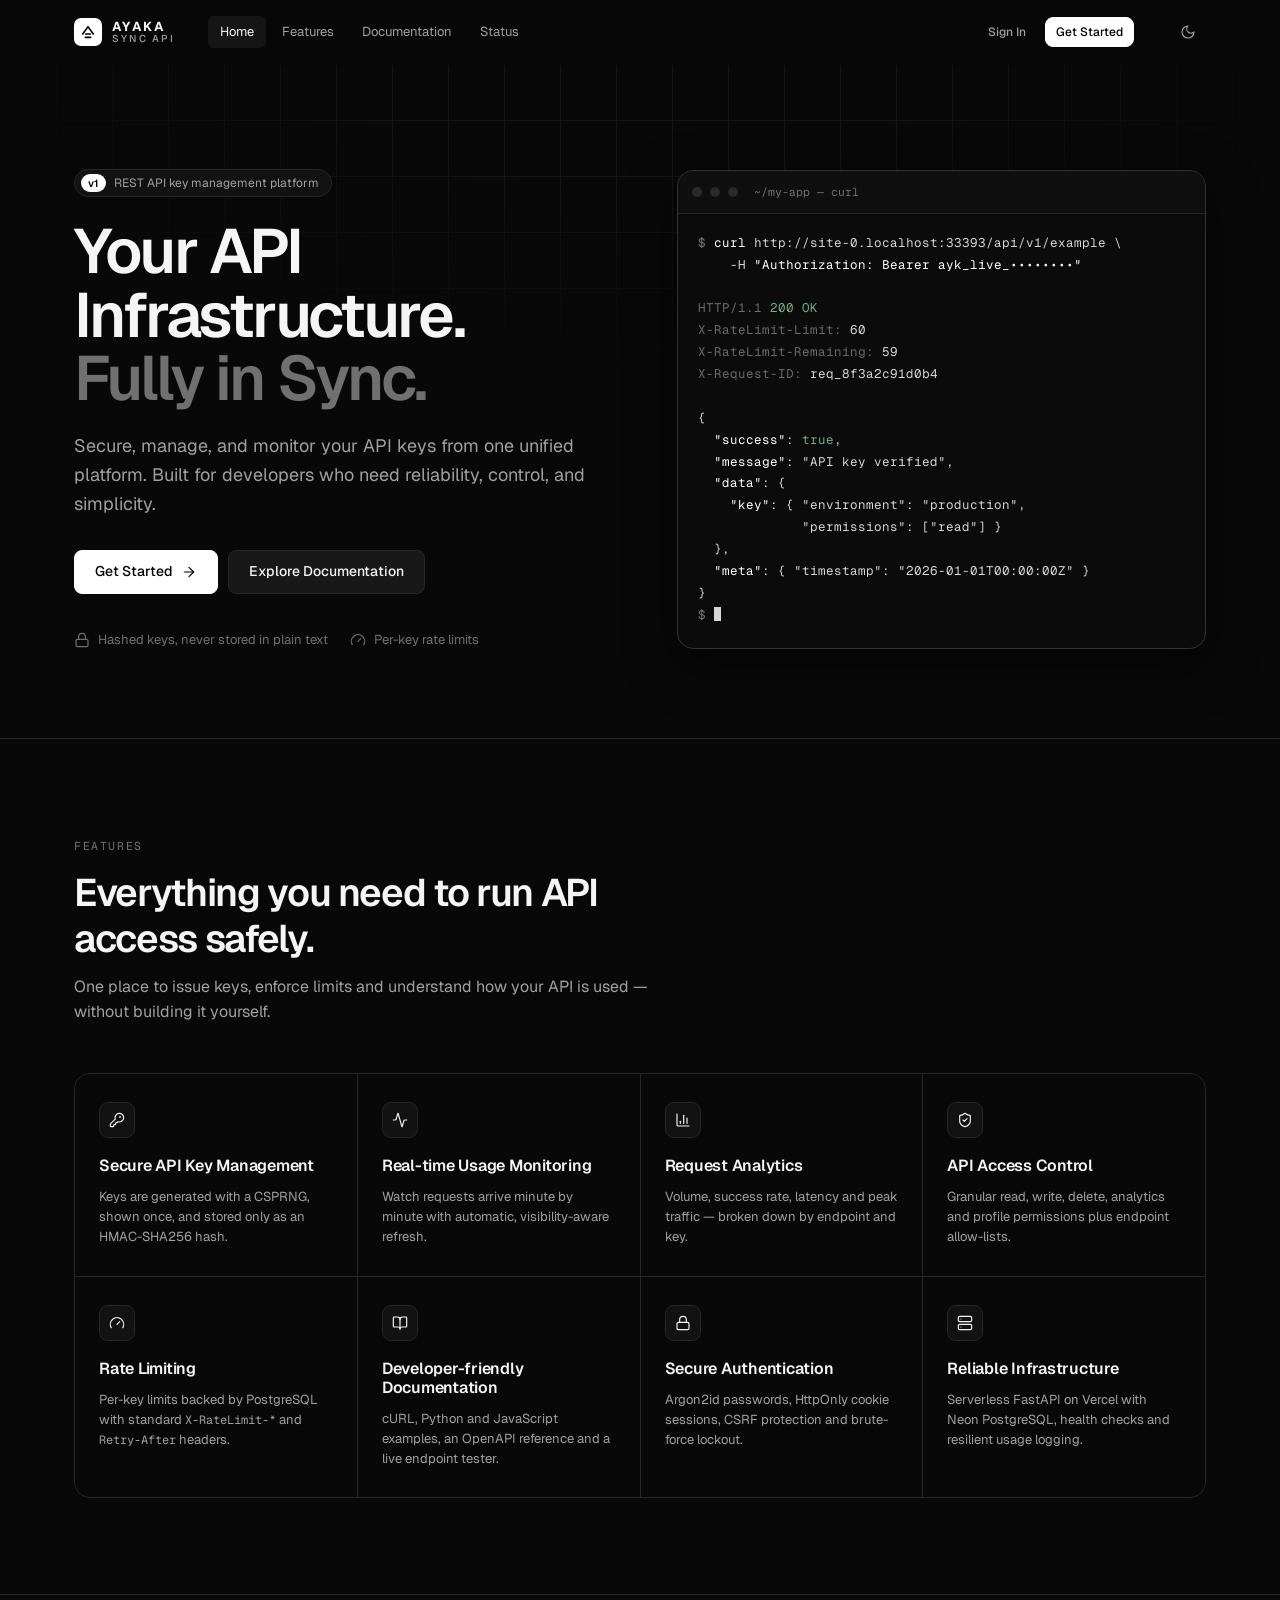
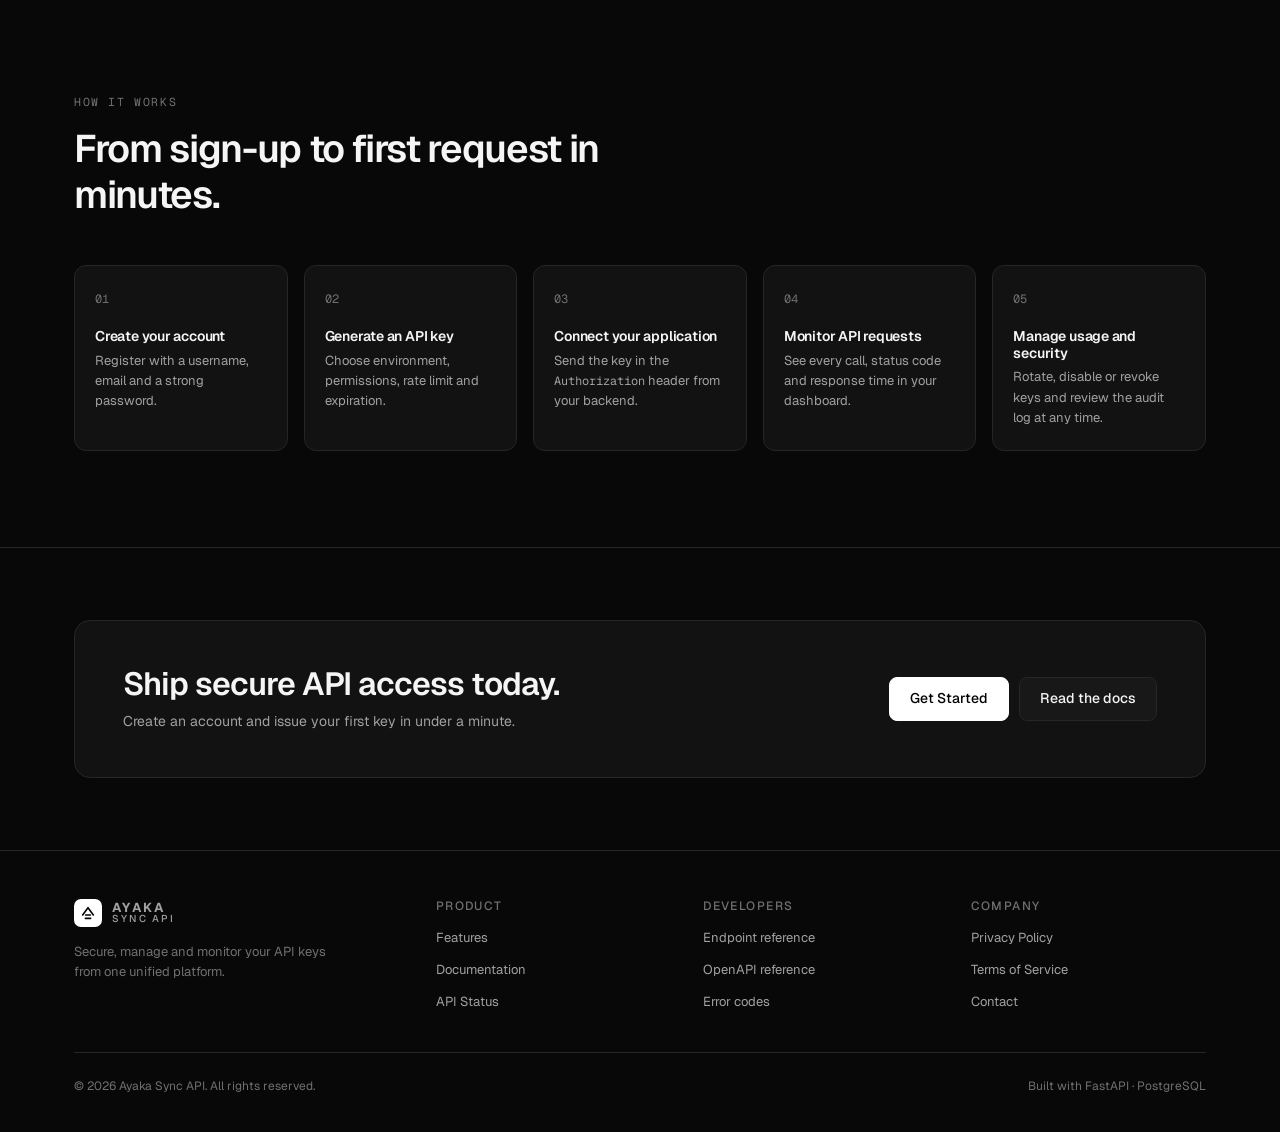
==== public/index.html @ d70ac6b7 "first push ayaka sync api" ====
<!doctype html>
<html lang="en">
<head>
  <meta charset="utf-8">
  <meta name="viewport" content="width=device-width, initial-scale=1, viewport-fit=cover">
  <title>Ayaka Sync API — Your API Infrastructure. Fully in Sync.</title>
  <meta name="description" content="Secure, manage, and monitor your API keys from one unified platform. Built for developers who need reliability, control, and simplicity.">
  <meta name="theme-color" content="#080808">
  <meta name="color-scheme" content="dark light">
  <script src="assets/js/theme.js"></script>
  <script src="assets/js/reveal.js" defer></script>
  <link rel="icon" href="assets/icons/favicon.svg" type="image/svg+xml">
  <link rel="preconnect" href="https://fonts.googleapis.com">
  <link rel="preconnect" href="https://fonts.gstatic.com" crossorigin>
  <link rel="stylesheet" href="https://fonts.googleapis.com/css2?family=Geist:wght@400;500;600;700&family=Geist+Mono:wght@400;500;600&display=swap">
  <link rel="stylesheet" href="assets/css/global.css">
  <link rel="stylesheet" href="assets/css/landing.css">
  <link rel="stylesheet" href="assets/css/responsive.css">
  <script src="assets/js/config.js"></script>
</head>
<body>
  <header class="site-nav" id="site-nav">
    <div class="container">
      <a class="logo" href="index.html" aria-label="Ayaka Sync API home"><span class="logo-mark"><svg viewBox="0 0 24 24" fill="none" stroke="currentColor" stroke-width="2.4" stroke-linecap="round" stroke-linejoin="round" aria-hidden="true"><path d="M4 15 12 4l8 11"/><path d="M8 20h8"/><path d="M8.5 15h7"/></svg></span><span class="logo-text"><strong>AYAKA</strong><span>SYNC API</span></span></a>
      <nav class="site-links" aria-label="Primary"><a href="index.html" class="is-active" aria-current="page">Home</a><a href="index.html#features">Features</a><a href="docs.html">Documentation</a><a href="status.html">Status</a></nav>
      <div class="site-cta" data-auth-cta>
        <a class="btn btn-ghost btn-sm" href="login.html" data-guest>Sign In</a>
        <a class="btn btn-primary btn-sm" href="register.html" data-guest>Get Started</a>
        <a class="btn btn-primary btn-sm hidden" href="dashboard.html" data-member>Open Dashboard</a>
      </div>
      <button class="btn btn-ghost btn-icon theme-toggle" type="button" data-theme-toggle aria-label="Toggle theme"><span data-icon="moon" class="icon-moon"></span><span data-icon="sun" class="icon-sun"></span></button>
      <button class="btn btn-ghost btn-icon site-menu-btn" id="menu-btn" aria-label="Open menu" aria-expanded="false" aria-controls="mobile-menu"><span data-icon="menu"></span></button>
    </div>
    <nav class="mobile-menu" id="mobile-menu" aria-label="Mobile">
      <a href="index.html" class="is-active" aria-current="page">Home</a><a href="index.html#features">Features</a><a href="docs.html">Documentation</a><a href="status.html">Status</a>
      <a class="btn" href="login.html" data-guest>Sign In</a>
      <a class="btn btn-primary" href="register.html" data-guest>Get Started</a>
      <a class="btn btn-primary hidden" href="dashboard.html" data-member>Open Dashboard</a>
    </nav>
  </header>
  <main id="main">
    <section class="hero">
      <div class="container">
        <div>
          <span class="eyebrow"><b>v1</b>REST API key management platform</span>
          <h1>Your API Infrastructure.<br><span>Fully in Sync.</span></h1>
          <p class="hero-sub">Secure, manage, and monitor your API keys from one unified platform. Built for developers who need reliability, control, and simplicity.</p>
          <div class="hero-actions">
            <a class="btn btn-primary btn-lg" href="register.html" data-guest>Get Started <span data-icon="arrowRight"></span></a>
            <a class="btn btn-primary btn-lg hidden" href="dashboard.html" data-member>Open Dashboard <span data-icon="arrowRight"></span></a>
            <a class="btn btn-lg" href="docs.html">Explore Documentation</a>
          </div>
          <div class="hero-meta">
            <span><span data-icon="lock"></span>Hashed keys, never stored in plain text</span>
            <span><span data-icon="gauge"></span>Per-key rate limits</span>
          </div>
        </div>
        <div class="terminal" aria-label="Example API request">
          <div class="terminal-head"><i></i><i></i><i></i><span>~/my-app — curl</span></div>
<pre><span class="p">$</span> <span class="w">curl</span> <span data-origin>https://your-domain</span>/api/v1/example \
    -H <span class="w">"Authorization: Bearer ayk_live_••••••••"</span>

<span class="dim">HTTP/1.1</span> <span class="ok">200 OK</span>
<span class="dim">X-RateLimit-Limit:</span> 60
<span class="dim">X-RateLimit-Remaining:</span> 59
<span class="dim">X-Request-ID:</span> req_8f3a2c91d0b4

{
  <span class="w">"success"</span>: <span class="ok">true</span>,
  <span class="w">"message"</span>: "API key verified",
  <span class="w">"data"</span>: {
    <span class="w">"key"</span>: { "environment": "production",
             "permissions": ["read"] }
  },
  <span class="w">"meta"</span>: { "timestamp": "2026-01-01T00:00:00Z" }
}
<span class="p">$</span> <span class="cursor"></span></pre>
        </div>
      </div>
    </section>

    <section class="section" id="features">
      <div class="container">
        <div class="section-head">
          <span class="section-kicker">Features</span>
          <h2>Everything you need to run API access safely.</h2>
          <p>One place to issue keys, enforce limits and understand how your API is used — without building it yourself.</p>
        </div>
        <div class="feature-grid">
          <article class="feature"><span class="f-icon"><span data-icon="key"></span></span><h3>Secure API Key Management</h3><p>Keys are generated with a CSPRNG, shown once, and stored only as an HMAC-SHA256 hash.</p></article>
          <article class="feature"><span class="f-icon"><span data-icon="activity"></span></span><h3>Real-time Usage Monitoring</h3><p>Watch requests arrive minute by minute with automatic, visibility-aware refresh.</p></article>
          <article class="feature"><span class="f-icon"><span data-icon="chart"></span></span><h3>Request Analytics</h3><p>Volume, success rate, latency and peak traffic — broken down by endpoint and key.</p></article>
          <article class="feature"><span class="f-icon"><span data-icon="shield"></span></span><h3>API Access Control</h3><p>Granular read, write, delete, analytics and profile permissions plus endpoint allow-lists.</p></article>
          <article class="feature"><span class="f-icon"><span data-icon="gauge"></span></span><h3>Rate Limiting</h3><p>Per-key limits backed by PostgreSQL with standard <code>X-RateLimit-*</code> and <code>Retry-After</code> headers.</p></article>
          <article class="feature"><span class="f-icon"><span data-icon="book"></span></span><h3>Developer-friendly Documentation</h3><p>cURL, Python and JavaScript examples, an OpenAPI reference and a live endpoint tester.</p></article>
          <article class="feature"><span class="f-icon"><span data-icon="lock"></span></span><h3>Secure Authentication</h3><p>Argon2id passwords, HttpOnly cookie sessions, CSRF protection and brute-force lockout.</p></article>
          <article class="feature"><span class="f-icon"><span data-icon="server"></span></span><h3>Reliable Infrastructure</h3><p>Serverless FastAPI on Vercel with Neon PostgreSQL, health checks and resilient usage logging.</p></article>
        </div>
      </div>
    </section>

    <section class="section" id="how-it-works">
      <div class="container">
        <div class="section-head">
          <span class="section-kicker">How it works</span>
          <h2>From sign-up to first request in minutes.</h2>
        </div>
        <div class="steps">
          <article class="step"><h3>Create your account</h3><p>Register with a username, email and a strong password.</p></article>
          <article class="step"><h3>Generate an API key</h3><p>Choose environment, permissions, rate limit and expiration.</p></article>
          <article class="step"><h3>Connect your application</h3><p>Send the key in the <code>Authorization</code> header from your backend.</p></article>
          <article class="step"><h3>Monitor API requests</h3><p>See every call, status code and response time in your dashboard.</p></article>
          <article class="step"><h3>Manage usage and security</h3><p>Rotate, disable or revoke keys and review the audit log at any time.</p></article>
        </div>
      </div>
    </section>

    <section class="cta-band">
      <div class="container">
        <div class="cta-inner">
          <div><h2>Ship secure API access today.</h2><p>Create an account and issue your first key in under a minute.</p></div>
          <div style="display:flex;gap:10px;flex-wrap:wrap">
            <a class="btn btn-primary btn-lg" href="register.html" data-guest>Get Started</a>
            <a class="btn btn-primary btn-lg hidden" href="dashboard.html" data-member>Open Dashboard</a>
            <a class="btn btn-lg" href="docs.html">Read the docs</a>
          </div>
        </div>
      </div>
    </section>
  </main>
  <footer class="site-footer">
    <div class="container">
      <div class="footer-grid">
        <div><a class="logo" href="index.html" aria-label="Ayaka Sync API home"><span class="logo-mark"><svg viewBox="0 0 24 24" fill="none" stroke="currentColor" stroke-width="2.4" stroke-linecap="round" stroke-linejoin="round" aria-hidden="true"><path d="M4 15 12 4l8 11"/><path d="M8 20h8"/><path d="M8.5 15h7"/></svg></span><span class="logo-text"><strong>AYAKA</strong><span>SYNC API</span></span></a><p class="about">Secure, manage and monitor your API keys from one unified platform.</p></div>
        <div><h4>Product</h4><ul><li><a href="index.html#features">Features</a></li><li><a href="docs.html">Documentation</a></li><li><a href="status.html">API Status</a></li></ul></div>
        <div><h4>Developers</h4><ul><li><a href="docs.html#endpoints">Endpoint reference</a></li><li><a href="api/docs">OpenAPI reference</a></li><li><a href="docs.html#errors">Error codes</a></li></ul></div>
        <div><h4>Company</h4><ul><li><a href="privacy.html">Privacy Policy</a></li><li><a href="terms.html">Terms of Service</a></li><li><a href="docs.html#support">Contact</a></li></ul></div>
      </div>
      <div class="footer-bottom"><span>© <span data-year>2026</span> Ayaka Sync API. All rights reserved.</span><span>Built with FastAPI · PostgreSQL</span></div>
    </div>
  </footer>
  <script type="module" src="assets/js/site.js"></script>
</body>
</html>
---- public/assets/css/global.css ----
/* ==========================================================================
   Ayaka Sync API — global design system (monochrome)
   ========================================================================== */
:root {
  --bg: #080808;
  --bg-sidebar: #0d0d0d;
  --card: #121212;
  --elevated: #181818;
  --hover: #1d1d1d;
  --border: #262626;
  --border-strong: #333333;
  --text: #f5f5f5;
  --text-2: #a1a1a1;
  --muted: #707070;
  --white: #ffffff;

  --success: #6fae8a;
  --success-bg: rgba(111, 174, 138, 0.1);
  --error: #d27575;
  --error-bg: rgba(210, 117, 117, 0.1);
  --warning: #cfa660;
  --warning-bg: rgba(207, 166, 96, 0.1);

  --font: "Geist", "Inter", ui-sans-serif, system-ui, -apple-system, "Segoe UI", sans-serif;
  --mono: "Geist Mono", ui-monospace, "SFMono-Regular", Menlo, Consolas, monospace;

  --text-xs: 0.75rem;
  --text-sm: 0.8125rem;
  --text-base: 0.875rem;
  --text-md: 1rem;
  --text-lg: 1.125rem;
  --text-xl: 1.375rem;
  --text-2xl: 1.75rem;

  --s-1: 4px; --s-2: 8px; --s-3: 12px; --s-4: 16px; --s-5: 20px; --s-6: 24px; --s-8: 32px; --s-10: 40px; --s-12: 48px; --s-16: 64px;

  --r-sm: 6px;
  --r: 8px;
  --r-lg: 12px;
  --r-xl: 16px;

  --shadow: 0 1px 2px rgba(0, 0, 0, 0.4), 0 8px 24px rgba(0, 0, 0, 0.35);
  --shadow-lg: 0 16px 48px rgba(0, 0, 0, 0.55);
  --glass: rgba(18, 18, 18, 0.72);
  --ease: cubic-bezier(0.2, 0.8, 0.2, 1);
  --t: 160ms var(--ease);
  --sidebar-w: 248px;
  --sidebar-w-collapsed: 68px;
  --topbar-h: 60px;

  /* semantic tokens (dark) */
  --on-accent: #000000;
  --accent-hover: #e6e6e6;
  --row-hover: #151515;
  --feature-hover: #0e0e0e;
  --divider: #1c1c1c;
  --faint: #555555;
  --faint-2: #3a3a3a;
  --placeholder: #5a5a5a;
  --track: #2a2a2a;
  --track-2: #1d1d1d;
  --knob: #8a8a8a;
  --focus-border: #8a8a8a;
  --focus-ring: rgba(255, 255, 255, 0.06);
  --nav-glass: rgba(8, 8, 8, 0.78);
  --scrim: rgba(0, 0, 0, 0.66);
  --skeleton: #171717;
  --shimmer: rgba(255, 255, 255, 0.04);
  --toast-bg: rgba(24, 24, 24, 0.94);
  --tooltip-bg: #f5f5f5;
  --tooltip-text: #0a0a0a;
  --selection-bg: rgba(255, 255, 255, 0.85);
  --success-border: rgba(111, 174, 138, 0.3);
  --error-border: rgba(210, 117, 117, 0.3);
  --error-border-soft: rgba(210, 117, 117, 0.2);
  --error-border-strong: rgba(210, 117, 117, 0.65);
  --warning-border: rgba(207, 166, 96, 0.3);
  --success-text: #a3d1b6;
  --error-text: #e6a3a3;
  --warning-text: #e3c58e;
  --on-error: #140808;
  --error-hover: #dc8a8a;
  --strength-3: #c9c9c9;
  --hero-grid: #161616;
  --code-bg: #0b0b0b;
  --code-head: #0f0f0f;
  --code-text: #d6d6d6;
  --code-comment: #6a6a6a;
  --code-string: #e8e8e8;
  --code-key: #ffffff;
  --code-meta: #9a9a9a;

  /* chart colours (read by charts.js) */
  --chart-primary: #f5f5f5;
  --chart-secondary: #d4d4d4;
  --chart-grey: #707070;
  --chart-grid: #1c1c1c;
  --chart-tick: #8a8a8a;
  --chart-title: #5a5a5a;
  --chart-fill: #ffffff;
  color-scheme: dark;
}

/* ---------------------------------------------------------- light theme */
:root[data-theme="light"] {
  --bg: #fafafa;
  --bg-sidebar: #f4f4f4;
  --card: #ffffff;
  --elevated: #f2f2f2;
  --hover: #ebebeb;
  --border: #e4e4e4;
  --border-strong: #d2d2d2;
  --text: #0a0a0a;
  --text-2: #525252;
  --muted: #6e6e6e;
  --white: #0a0a0a;

  --success: #2f7a52;
  --success-bg: rgba(47, 122, 82, 0.08);
  --error: #b5403f;
  --error-bg: rgba(181, 64, 63, 0.07);
  --warning: #93640c;
  --warning-bg: rgba(147, 100, 12, 0.08);

  --shadow: 0 1px 2px rgba(0, 0, 0, 0.06), 0 8px 24px rgba(0, 0, 0, 0.07);
  --shadow-lg: 0 16px 48px rgba(0, 0, 0, 0.12);
  --glass: rgba(255, 255, 255, 0.78);

  --on-accent: #ffffff;
  --accent-hover: #2b2b2b;
  --row-hover: #f3f3f3;
  --feature-hover: #f6f6f6;
  --divider: #ededed;
  --faint: #8f8f8f;
  --faint-2: #bdbdbd;
  --placeholder: #a3a3a3;
  --track: #dcdcdc;
  --track-2: #ececec;
  --knob: #ffffff;
  --focus-border: #8f8f8f;
  --focus-ring: rgba(0, 0, 0, 0.06);
  --nav-glass: rgba(250, 250, 250, 0.82);
  --scrim: rgba(10, 10, 10, 0.32);
  --skeleton: #ededed;
  --shimmer: rgba(255, 255, 255, 0.7);
  --toast-bg: rgba(255, 255, 255, 0.96);
  --tooltip-bg: #171717;
  --tooltip-text: #fafafa;
  --selection-bg: rgba(10, 10, 10, 0.85);
  --success-border: rgba(47, 122, 82, 0.28);
  --error-border: rgba(181, 64, 63, 0.28);
  --error-border-soft: rgba(181, 64, 63, 0.18);
  --error-border-strong: rgba(181, 64, 63, 0.6);
  --warning-border: rgba(147, 100, 12, 0.28);
  --success-text: #23603f;
  --error-text: #9a3433;
  --warning-text: #7a520a;
  --on-error: #ffffff;
  --error-hover: #9a3433;
  --strength-3: #6e6e6e;
  --hero-grid: #ececec;
  --code-bg: #f6f6f6;
  --code-head: #efefef;
  --code-text: #262626;
  --code-comment: #8a8a8a;
  --code-string: #0a0a0a;
  --code-key: #000000;
  --code-meta: #5e5e5e;

  --chart-primary: #171717;
  --chart-secondary: #c4c4c4;
  --chart-grey: #8f8f8f;
  --chart-grid: #ececec;
  --chart-tick: #6e6e6e;
  --chart-title: #8f8f8f;
  --chart-fill: #171717;
  color-scheme: light;
}
:root[data-theme="light"] .switch input:not(:checked) + span::after { box-shadow: 0 1px 2px rgba(0, 0, 0, 0.18); }
:root.theme-switching *, :root.theme-switching *::before, :root.theme-switching *::after {
  transition: background-color 200ms var(--ease), border-color 200ms var(--ease), color 200ms var(--ease), fill 200ms var(--ease) !important;
}

/* ---------------------------------------------------------- theme toggle */
.theme-toggle .icon-sun { display: none; }
:root[data-theme="light"] .theme-toggle .icon-sun { display: block; }
:root[data-theme="light"] .theme-toggle .icon-moon { display: none; }
.theme-options { display: grid; grid-template-columns: repeat(3, minmax(0, 1fr)); gap: var(--s-3); }
.theme-option { display: flex; flex-direction: column; gap: 10px; padding: 10px; border: 1px solid var(--border); border-radius: var(--r-lg); background: var(--card); text-align: left; transition: border-color var(--t), background var(--t); }
.theme-option:hover { border-color: var(--border-strong); }
.theme-option.is-active { border-color: var(--white); box-shadow: inset 0 0 0 1px var(--white); }
.theme-option .t { display: flex; align-items: center; gap: 8px; font-size: var(--text-sm); font-weight: 500; }
.theme-preview { height: 72px; border-radius: 8px; border: 1px solid var(--border); overflow: hidden; display: grid; grid-template-columns: 28% 1fr; }
.theme-preview i, .theme-preview b { display: block; }
.theme-preview .pv-side { border-right: 1px solid; }
.theme-preview .pv-main { padding: 8px; display: flex; flex-direction: column; gap: 5px; }
.theme-preview .pv-main b { height: 6px; border-radius: 3px; }
.pv-dark { background: #080808; } .pv-dark .pv-side { background: #0d0d0d; border-color: #262626; } .pv-dark b { background: #262626; } .pv-dark b:first-child { background: #f5f5f5; width: 45%; }
.pv-light { background: #fafafa; } .pv-light .pv-side { background: #f1f1f1; border-color: #e4e4e4; } .pv-light b { background: #e4e4e4; } .pv-light b:first-child { background: #0a0a0a; width: 45%; }
.pv-system { background: linear-gradient(90deg, #080808 50%, #fafafa 50%); }
.pv-system .pv-side { background: #0d0d0d; border-color: #262626; } .pv-system b { background: #8a8a8a; } .pv-system b:first-child { width: 45%; }

*, *::before, *::after { box-sizing: border-box; }
html { -webkit-text-size-adjust: 100%; scroll-behavior: smooth; }
@media (prefers-reduced-motion: reduce) {
  html { scroll-behavior: auto; }
  *, *::before, *::after { animation-duration: 0.01ms !important; transition-duration: 0.01ms !important; }
}
body {
  margin: 0;
  background: var(--bg);
  color: var(--text);
  font-family: var(--font);
  font-size: var(--text-base);
  line-height: 1.55;
  -webkit-font-smoothing: antialiased;
  -moz-osx-font-smoothing: grayscale;
  text-rendering: optimizeLegibility;
  overflow-x: hidden;
}
img, svg { display: block; max-width: 100%; }
a { color: inherit; text-decoration: none; }
button, input, select, textarea { font: inherit; color: inherit; }
button { cursor: pointer; background: none; border: 0; padding: 0; }
:focus-visible { outline: 2px solid var(--white); outline-offset: 2px; border-radius: var(--r-sm); }
::selection { background: var(--selection-bg); color: var(--on-accent); }
h1, h2, h3, h4 { margin: 0; font-weight: 600; letter-spacing: -0.015em; line-height: 1.2; }
p { margin: 0; }
code, pre, kbd, .mono { font-family: var(--mono); font-size: 0.92em; }
.sr-only { position: absolute; width: 1px; height: 1px; padding: 0; margin: -1px; overflow: hidden; clip: rect(0 0 0 0); white-space: nowrap; border: 0; }
.muted { color: var(--muted); }
.text-2 { color: var(--text-2); }
.text-success { color: var(--success); }
.text-danger { color: var(--error); }
.text-warning { color: var(--warning); }
.hidden { display: none !important; }
.nowrap { white-space: nowrap; }
.tabular { font-variant-numeric: tabular-nums; }

::-webkit-scrollbar { width: 10px; height: 10px; }
::-webkit-scrollbar-thumb { background: var(--track); border-radius: 10px; border: 2px solid var(--bg); }
::-webkit-scrollbar-track { background: transparent; }

.icon { width: 16px; height: 16px; flex: none; stroke: currentColor; fill: none; stroke-width: 1.75; stroke-linecap: round; stroke-linejoin: round; }
.icon-lg { width: 20px; height: 20px; }

/* ----------------------------------------------------------------- logo */
.logo { display: inline-flex; align-items: center; gap: 10px; }
.logo-mark { width: 28px; height: 28px; border-radius: 7px; background: var(--white); color: var(--on-accent); display: grid; place-items: center; flex: none; }
.logo-mark svg { width: 16px; height: 16px; }
.logo-text { display: flex; flex-direction: column; line-height: 1.05; }
.logo-text strong { font-size: 13px; letter-spacing: 0.18em; font-weight: 700; }
.logo-text span { font-size: 10px; letter-spacing: 0.22em; color: var(--text-2); font-weight: 500; }

/* -------------------------------------------------------------- buttons */
.btn {
  display: inline-flex; align-items: center; justify-content: center; gap: 8px;
  height: 36px; padding: 0 14px; border-radius: var(--r);
  font-size: var(--text-sm); font-weight: 500; white-space: nowrap;
  border: 1px solid var(--border); background: var(--elevated); color: var(--text);
  transition: background var(--t), border-color var(--t), color var(--t), transform var(--t), opacity var(--t);
  user-select: none;
}
.btn:hover { background: var(--hover); border-color: var(--border-strong); }
.btn:active { transform: translateY(1px); }
.btn[disabled], .btn.is-loading { opacity: 0.55; pointer-events: none; }
.btn-primary { background: var(--white); color: var(--on-accent); border-color: var(--white); }
.btn-primary:hover { background: var(--accent-hover); border-color: var(--accent-hover); }
.btn-ghost { background: transparent; border-color: transparent; color: var(--text-2); }
.btn-ghost:hover { background: var(--elevated); color: var(--text); border-color: transparent; }
.btn-danger { background: transparent; color: var(--error); border-color: var(--error-border); }
.btn-danger:hover { background: var(--error-bg); border-color: var(--error-border-strong); }
.btn-danger-solid { background: var(--error); border-color: var(--error); color: var(--on-error); }
.btn-danger-solid:hover { background: var(--error-hover); border-color: var(--error-hover); }
.btn-sm { height: 30px; padding: 0 10px; font-size: var(--text-xs); }
.btn-lg { height: 44px; padding: 0 20px; font-size: var(--text-base); }
.btn-icon { width: 36px; padding: 0; }
.btn-sm.btn-icon { width: 30px; }
.btn-block { width: 100%; }
.btn .spinner { width: 14px; height: 14px; }
.spinner { width: 16px; height: 16px; border-radius: 50%; border: 2px solid currentColor; border-right-color: transparent; animation: spin 0.7s linear infinite; }
@keyframes spin { to { transform: rotate(360deg); } }

/* --------------------------------------------------------------- inputs */
.field { display: flex; flex-direction: column; gap: 6px; min-width: 0; }
.field-row { display: grid; grid-template-columns: repeat(2, minmax(0, 1fr)); gap: var(--s-4); }
.label { font-size: var(--text-sm); font-weight: 500; color: var(--text); display: flex; align-items: center; justify-content: space-between; gap: 8px; }
.label .optional { color: var(--muted); font-weight: 400; font-size: var(--text-xs); }
.hint { font-size: var(--text-xs); color: var(--muted); }
.field-error { font-size: var(--text-xs); color: var(--error); min-height: 0; }
.input, .select, .textarea {
  width: 100%; height: 40px; padding: 0 12px; border-radius: var(--r);
  background: var(--bg); border: 1px solid var(--border); color: var(--text);
  font-size: var(--text-base); transition: border-color var(--t), background var(--t), box-shadow var(--t);
}
.textarea { height: auto; min-height: 84px; padding: 10px 12px; resize: vertical; line-height: 1.5; }
.input::placeholder, .textarea::placeholder { color: var(--placeholder); }
.input:hover, .select:hover, .textarea:hover { border-color: var(--border-strong); }
.input:focus, .select:focus, .textarea:focus { outline: none; border-color: var(--focus-border); box-shadow: 0 0 0 3px var(--focus-ring); }
.input.is-invalid, .select.is-invalid { border-color: var(--error-border-strong); }
.input[readonly] { color: var(--text-2); }
.select {
  appearance: none; padding-right: 34px; cursor: pointer;
  background-image: url("data:image/svg+xml,%3Csvg xmlns='http://www.w3.org/2000/svg' width='16' height='16' viewBox='0 0 24 24' fill='none' stroke='%23a1a1a1' stroke-width='2' stroke-linecap='round' stroke-linejoin='round'%3E%3Cpath d='m6 9 6 6 6-6'/%3E%3C/svg%3E");
  background-repeat: no-repeat; background-position: right 10px center;
}
.select-sm, .input-sm { height: 34px; font-size: var(--text-sm); }
.input-group { position: relative; display: flex; align-items: center; }
.input-group .input { padding-right: 42px; }
.input-group .input-addon { position: absolute; right: 4px; }
.input-icon { position: relative; }
.input-icon .icon { position: absolute; left: 11px; top: 50%; transform: translateY(-50%); color: var(--muted); pointer-events: none; }
.input-icon .input { padding-left: 34px; }
input[type="date"].input, input[type="datetime-local"].input { color-scheme: dark; }

.checkbox { display: inline-flex; align-items: center; gap: 10px; cursor: pointer; font-size: var(--text-sm); color: var(--text-2); user-select: none; }
.checkbox input { appearance: none; width: 16px; height: 16px; border-radius: 4px; border: 1px solid var(--border-strong); background: var(--bg); display: grid; place-items: center; margin: 0; cursor: pointer; transition: background var(--t), border-color var(--t); flex: none; }
.checkbox input:checked { background: var(--white); border-color: var(--white); }
.checkbox input:checked::after { content: ""; width: 9px; height: 5px; border-left: 2px solid var(--on-accent); border-bottom: 2px solid var(--on-accent); transform: rotate(-45deg) translate(1px, -1px); }
.checkbox input:focus-visible { outline: 2px solid var(--white); outline-offset: 2px; }

.switch { position: relative; display: inline-flex; width: 36px; height: 20px; flex: none; }
.switch input { opacity: 0; width: 0; height: 0; position: absolute; }
.switch span { position: absolute; inset: 0; background: var(--track); border-radius: 20px; transition: background var(--t); cursor: pointer; }
.switch span::after { content: ""; position: absolute; left: 3px; top: 3px; width: 14px; height: 14px; border-radius: 50%; background: var(--knob); transition: transform var(--t), background var(--t); }
.switch input:checked + span { background: var(--white); }
.switch input:checked + span::after { transform: translateX(16px); background: var(--on-accent); }
.switch input:focus-visible + span { outline: 2px solid var(--white); outline-offset: 2px; }

.chip-group { display: flex; flex-wrap: wrap; gap: 8px; }
.chip-check { position: relative; }
.chip-check input { position: absolute; opacity: 0; pointer-events: none; }
.chip-check span { display: inline-flex; align-items: center; gap: 6px; height: 32px; padding: 0 12px; border-radius: 999px; border: 1px solid var(--border); color: var(--text-2); font-size: var(--text-sm); cursor: pointer; transition: all var(--t); user-select: none; }
.chip-check span:hover { border-color: var(--border-strong); color: var(--text); }
.chip-check input:checked + span { background: var(--white); color: var(--on-accent); border-color: var(--white); }
.chip-check input:focus-visible + span { outline: 2px solid var(--white); outline-offset: 2px; }

.segmented { display: inline-flex; padding: 3px; background: var(--bg); border: 1px solid var(--border); border-radius: var(--r); gap: 2px; }
.segmented button { height: 28px; padding: 0 12px; border-radius: 6px; font-size: var(--text-sm); color: var(--text-2); transition: background var(--t), color var(--t); white-space: nowrap; }
.segmented button:hover { color: var(--text); }
.segmented button.is-active { background: var(--elevated); color: var(--text); box-shadow: inset 0 0 0 1px var(--border-strong); }

/* ---------------------------------------------------------------- cards */
.card { background: var(--card); border: 1px solid var(--border); border-radius: var(--r-lg); }
.card-header { display: flex; align-items: center; justify-content: space-between; gap: var(--s-4); padding: var(--s-4) var(--s-5); border-bottom: 1px solid var(--border); flex-wrap: wrap; }
.card-title { font-size: var(--text-base); font-weight: 600; }
.card-sub { font-size: var(--text-xs); color: var(--muted); margin-top: 2px; }
.card-body { padding: var(--s-5); }
.card-footer { padding: var(--s-3) var(--s-5); border-top: 1px solid var(--border); display: flex; align-items: center; justify-content: space-between; gap: var(--s-3); flex-wrap: wrap; }

/* --------------------------------------------------------------- badges */
.badge { display: inline-flex; align-items: center; gap: 6px; height: 22px; padding: 0 8px; border-radius: 999px; font-size: 11.5px; font-weight: 500; border: 1px solid var(--border); color: var(--text-2); background: transparent; white-space: nowrap; }
.badge-dot::before { content: ""; width: 6px; height: 6px; border-radius: 50%; background: currentColor; }
.badge-success { color: var(--success); border-color: var(--success-border); background: var(--success-bg); }
.badge-error { color: var(--error); border-color: var(--error-border); background: var(--error-bg); }
.badge-warning { color: var(--warning); border-color: var(--warning-border); background: var(--warning-bg); }
.badge-solid { background: var(--white); color: var(--on-accent); border-color: var(--white); }
.badge-mono { font-family: var(--mono); font-size: 11px; }
.method { font-family: var(--mono); font-size: 11px; font-weight: 600; letter-spacing: 0.02em; color: var(--text); }

/* ---------------------------------------------------------------- table */
.table-wrap { width: 100%; overflow-x: auto; -webkit-overflow-scrolling: touch; }
.table { width: 100%; border-collapse: collapse; font-size: var(--text-sm); }
.table th { text-align: left; font-weight: 500; color: var(--muted); font-size: var(--text-xs); text-transform: uppercase; letter-spacing: 0.06em; padding: 10px var(--s-5); border-bottom: 1px solid var(--border); white-space: nowrap; background: var(--card); }
.table td { padding: 12px var(--s-5); border-bottom: 1px solid var(--divider); vertical-align: middle; white-space: nowrap; }
.table tbody tr { transition: background var(--t); }
.table tbody tr:hover { background: var(--row-hover); }
.table tbody tr:last-child td { border-bottom: 0; }
.table .cell-main { color: var(--text); font-weight: 500; }
.table .cell-sub { color: var(--muted); font-size: var(--text-xs); }
.table .actions { text-align: right; }
.table tr.is-clickable { cursor: pointer; }

/* --------------------------------------------------------- pagination */
.pagination { display: flex; align-items: center; gap: var(--s-2); }
.pagination-info { font-size: var(--text-xs); color: var(--muted); }

/* ------------------------------------------------------------ toolbar */
.toolbar { display: flex; align-items: center; gap: var(--s-2); flex-wrap: wrap; }
.toolbar .input-icon { flex: 1 1 220px; min-width: 180px; max-width: 320px; }
.toolbar .select { width: auto; min-width: 140px; }

/* ------------------------------------------------------- empty / error */
.empty { padding: var(--s-12) var(--s-6); text-align: center; display: flex; flex-direction: column; align-items: center; gap: var(--s-2); }
.empty-icon { width: 44px; height: 44px; border-radius: 12px; border: 1px solid var(--border); display: grid; place-items: center; color: var(--text-2); margin-bottom: var(--s-2); background: var(--elevated); }
.empty h3 { font-size: var(--text-base); }
.empty p { color: var(--muted); font-size: var(--text-sm); max-width: 380px; }
.empty .btn { margin-top: var(--s-3); }
.empty.is-error .empty-icon { color: var(--error); border-color: var(--error-border); }

/* -------------------------------------------------------- skeleton */
.skeleton { position: relative; overflow: hidden; background: var(--skeleton); border-radius: 6px; }
.skeleton::after { content: ""; position: absolute; inset: 0; transform: translateX(-100%); background: linear-gradient(90deg, transparent, var(--shimmer), transparent); animation: shimmer 1.4s infinite; }
@keyframes shimmer { to { transform: translateX(100%); } }
.sk-line { height: 12px; }
.sk-num { height: 28px; width: 60%; }

/* ------------------------------------------------------------ modal */
.modal-root { position: fixed; inset: 0; z-index: 100; display: grid; place-items: center; padding: var(--s-4); }
.modal-backdrop { position: absolute; inset: 0; background: var(--scrim); backdrop-filter: blur(4px); -webkit-backdrop-filter: blur(4px); animation: fade 180ms var(--ease); }
.modal { position: relative; width: 100%; max-width: 520px; max-height: calc(100dvh - 32px); display: flex; flex-direction: column; background: var(--card); border: 1px solid var(--border-strong); border-radius: var(--r-xl); box-shadow: var(--shadow-lg); animation: pop 200ms var(--ease); }
.modal-lg { max-width: 680px; }
.modal-sm { max-width: 420px; }
.modal-header { display: flex; align-items: flex-start; justify-content: space-between; gap: var(--s-4); padding: var(--s-5) var(--s-6) var(--s-4); }
.modal-title { font-size: var(--text-lg); }
.modal-desc { color: var(--text-2); font-size: var(--text-sm); margin-top: 4px; }
.modal-body { padding: 0 var(--s-6) var(--s-5); overflow-y: auto; display: flex; flex-direction: column; gap: var(--s-4); }
.modal-footer { display: flex; justify-content: flex-end; gap: var(--s-2); padding: var(--s-4) var(--s-6); border-top: 1px solid var(--border); flex-wrap: wrap; }
@keyframes fade { from { opacity: 0; } }
@keyframes pop { from { opacity: 0; transform: translateY(8px) scale(0.985); } }
body.modal-open { overflow: hidden; }

/* -------------------------------------------------------- dropdown */
.dropdown { position: relative; }
.dropdown-menu { position: absolute; right: 0; top: calc(100% + 6px); min-width: 220px; z-index: 60; padding: 6px; background: var(--elevated); border: 1px solid var(--border-strong); border-radius: var(--r-lg); box-shadow: var(--shadow); opacity: 0; transform: translateY(-4px); pointer-events: none; transition: opacity var(--t), transform var(--t); }
.dropdown.is-open .dropdown-menu { opacity: 1; transform: none; pointer-events: auto; }
.dropdown-item { display: flex; align-items: center; gap: 10px; width: 100%; padding: 8px 10px; border-radius: 6px; font-size: var(--text-sm); color: var(--text-2); text-align: left; transition: background var(--t), color var(--t); }
.dropdown-item:hover { background: var(--hover); color: var(--text); }
.dropdown-item.is-danger { color: var(--error); }
.dropdown-sep { height: 1px; background: var(--border); margin: 6px 0; }
.dropdown-head { padding: 8px 10px 10px; }

/* ----------------------------------------------------------- toast */
.toast-stack { position: fixed; right: var(--s-5); bottom: var(--s-5); z-index: 200; display: flex; flex-direction: column; gap: var(--s-2); width: min(380px, calc(100vw - 32px)); pointer-events: none; }
.toast { pointer-events: auto; display: flex; gap: 12px; align-items: flex-start; padding: 12px 14px; border-radius: var(--r-lg); background: var(--toast-bg); backdrop-filter: blur(10px); -webkit-backdrop-filter: blur(10px); border: 1px solid var(--border-strong); box-shadow: var(--shadow); animation: toast-in 220ms var(--ease); font-size: var(--text-sm); }
.toast.is-leaving { animation: toast-out 180ms var(--ease) forwards; }
.toast-icon { margin-top: 2px; }
.toast-success .toast-icon { color: var(--success); }
.toast-error .toast-icon { color: var(--error); }
.toast-warning .toast-icon { color: var(--warning); }
.toast-body { flex: 1; min-width: 0; }
.toast-title { font-weight: 500; }
.toast-msg { color: var(--text-2); font-size: var(--text-xs); margin-top: 2px; word-break: break-word; }
.toast-close { color: var(--muted); }
.toast-close:hover { color: var(--text); }
@keyframes toast-in { from { opacity: 0; transform: translateY(8px); } }
@keyframes toast-out { to { opacity: 0; transform: translateX(16px); } }

/* --------------------------------------------------------- tooltip */
[data-tooltip] { position: relative; }
.tooltip-bubble { position: fixed; z-index: 300; max-width: 260px; padding: 6px 9px; border-radius: 6px; background: var(--tooltip-bg); color: var(--tooltip-text); font-size: 11.5px; line-height: 1.4; pointer-events: none; box-shadow: var(--shadow); animation: fade 120ms var(--ease); }

/* ------------------------------------------------------- code block */
.code { position: relative; background: var(--code-bg); border: 1px solid var(--border); border-radius: var(--r-lg); overflow: hidden; }
.code-head { display: flex; align-items: center; justify-content: space-between; padding: 8px 10px 8px 14px; border-bottom: 1px solid var(--border); background: var(--code-head); }
.code-lang { font-family: var(--mono); font-size: 11px; color: var(--muted); letter-spacing: 0.04em; text-transform: uppercase; }
.code pre { margin: 0; padding: 14px 16px; overflow-x: auto; font-size: 12.5px; line-height: 1.7; color: var(--code-text); }
.code .tk-c { color: var(--code-comment); }
.code .tk-s { color: var(--code-string); }
.code .tk-k { color: var(--code-key); font-weight: 600; }
.code .tk-m { color: var(--code-meta); }

.secret-box { display: flex; align-items: center; gap: 8px; padding: 10px 10px 10px 14px; background: var(--bg); border: 1px solid var(--border-strong); border-radius: var(--r); }
.secret-box code { flex: 1; min-width: 0; overflow-wrap: anywhere; font-size: 12.5px; color: var(--white); }

.callout { display: flex; gap: 10px; padding: 12px 14px; border-radius: var(--r); border: 1px solid var(--border); background: var(--elevated); font-size: var(--text-sm); color: var(--text-2); }
.callout .icon { margin-top: 2px; }
.callout-warning { border-color: var(--warning-border); background: var(--warning-bg); color: var(--warning-text); }
.callout-error { border-color: var(--error-border); background: var(--error-bg); color: var(--error-text); }
.callout-success { border-color: var(--success-border); background: var(--success-bg); color: var(--success-text); }

.divider { height: 1px; background: var(--border); border: 0; margin: 0; }
.kbd { display: inline-flex; align-items: center; height: 20px; padding: 0 6px; border: 1px solid var(--border-strong); border-radius: 4px; font-size: 11px; color: var(--muted); font-family: var(--mono); }

.fade-in { animation: rise 320ms var(--ease) both; }
@keyframes rise { from { opacity: 0; transform: translateY(6px); } }

.dl { display: grid; grid-template-columns: 140px minmax(0, 1fr); gap: 10px 16px; font-size: var(--text-sm); }
.dl dt { color: var(--muted); }
.dl dd { margin: 0; color: var(--text); overflow-wrap: anywhere; }

.config-banner { position: sticky; top: 0; z-index: 90; display: flex; gap: 10px; align-items: center; justify-content: center; padding: 8px 16px; background: var(--warning-bg); border-bottom: 1px solid var(--warning-border); color: var(--warning-text); font-size: var(--text-sm); text-align: center; }

/* --------------------------------------------------------- scroll reveal
   States are set by assets/js/reveal.js. Animations (not transitions) are
   used so components keep their own hover transitions/transforms. */
[data-reveal="below"], [data-reveal="above"] { opacity: 0; }
[data-reveal="in-up"] { animation: reveal-up 720ms cubic-bezier(0.2, 0.7, 0.2, 1) var(--reveal-delay, 0ms) both; }
[data-reveal="in-down"] { animation: reveal-down 720ms cubic-bezier(0.2, 0.7, 0.2, 1) var(--reveal-delay, 0ms) both; }
@keyframes reveal-up { from { opacity: 0; translate: 0 32px; scale: 0.985; } to { opacity: 1; translate: 0 0; scale: 1; } }
@keyframes reveal-down { from { opacity: 0; translate: 0 -32px; scale: 0.985; } to { opacity: 1; translate: 0 0; scale: 1; } }

/* Hero entrance on first load (pure CSS, so it never flashes before JS runs). */
.hero .container > div:first-child > *:is(:not([data-reveal]), [data-reveal="shown"]),
.hero .terminal:is(:not([data-reveal]), [data-reveal="shown"]) { animation: reveal-up 800ms cubic-bezier(0.2, 0.7, 0.2, 1) both; }
.hero .container > div:first-child > :nth-child(2) { animation-delay: 70ms; }
.hero .container > div:first-child > :nth-child(3) { animation-delay: 140ms; }
.hero .container > div:first-child > :nth-child(4) { animation-delay: 210ms; }
.hero .container > div:first-child > :nth-child(5) { animation-delay: 280ms; }
.hero .terminal { animation-delay: 200ms; }
@media (prefers-reduced-motion: reduce) {
  [data-reveal] { opacity: 1 !important; animation: none !important; }
}
/* "Scroll animations" switched off in Settings → Appearance. */
.no-scroll-anim [data-reveal], .no-scroll-anim .hero .container > div:first-child > *, .no-scroll-anim .hero .terminal { opacity: 1 !important; animation: none !important; }
---- public/assets/css/landing.css ----
/* ==========================================================================
   Public pages: landing, docs, status, legal
   ========================================================================== */
.container { width: 100%; max-width: 1180px; margin: 0 auto; padding: 0 var(--s-6); }

.site-nav { position: sticky; top: 0; z-index: 50; background: var(--nav-glass); backdrop-filter: blur(14px); -webkit-backdrop-filter: blur(14px); border-bottom: 1px solid transparent; transition: border-color var(--t); }
.site-nav.is-scrolled { border-color: var(--border); }
.site-nav .container { height: 64px; display: flex; align-items: center; gap: var(--s-8); }
.site-links { display: flex; gap: 4px; }
.site-links a { padding: 6px 12px; border-radius: 6px; color: var(--text-2); font-size: var(--text-sm); transition: color var(--t), background var(--t); }
.site-links a:hover, .site-links a.is-active { color: var(--text); background: var(--row-hover); }
.site-cta { margin-left: auto; display: flex; gap: 8px; align-items: center; }
.site-menu-btn { display: none; margin-left: auto; }
.site-nav .theme-toggle { margin-left: 4px; }
.mobile-menu { display: none; }

.hero { position: relative; padding: 104px 0 88px; overflow: hidden; }
.hero::before { content: ""; position: absolute; inset: -1px 0 0; background-image: linear-gradient(var(--hero-grid) 1px, transparent 1px), linear-gradient(90deg, var(--hero-grid) 1px, transparent 1px); background-size: 56px 56px; mask-image: radial-gradient(ellipse 70% 60% at 50% 0%, #000 30%, transparent 75%); -webkit-mask-image: radial-gradient(ellipse 70% 60% at 50% 0%, #000 30%, transparent 75%); pointer-events: none; }
.hero .container { position: relative; display: grid; grid-template-columns: minmax(0, 1.05fr) minmax(0, 1fr); gap: var(--s-12); align-items: center; }
.eyebrow { display: inline-flex; align-items: center; gap: 8px; height: 28px; padding: 0 12px 0 6px; border-radius: 999px; border: 1px solid var(--border); background: var(--card); color: var(--text-2); font-size: var(--text-xs); }
.eyebrow b { height: 18px; padding: 0 7px; border-radius: 999px; background: var(--white); color: var(--on-accent); font-size: 10.5px; display: inline-grid; place-items: center; font-weight: 600; letter-spacing: 0.04em; }
.hero h1 { font-size: clamp(2.4rem, 5.2vw, 3.9rem); line-height: 1.02; letter-spacing: -0.045em; font-weight: 600; margin-top: 22px; }
.hero h1 span { color: var(--muted); }
.hero-sub { color: var(--text-2); font-size: var(--text-lg); line-height: 1.6; max-width: 520px; margin-top: 22px; }
.hero-actions { display: flex; gap: 10px; margin-top: 32px; flex-wrap: wrap; }
.hero-meta { display: flex; gap: 22px; margin-top: 36px; color: var(--muted); font-size: var(--text-sm); flex-wrap: wrap; }
.hero-meta span { display: inline-flex; align-items: center; gap: 8px; }

.terminal { background: var(--code-bg); border: 1px solid var(--border-strong); border-radius: var(--r-xl); box-shadow: var(--shadow-lg); overflow: hidden; }
.terminal-head { display: flex; align-items: center; gap: 8px; padding: 12px 14px; border-bottom: 1px solid var(--border); background: var(--code-head); }
.terminal-head i { width: 10px; height: 10px; border-radius: 50%; background: var(--track); }
.terminal-head span { margin-left: 8px; font-family: var(--mono); font-size: 11.5px; color: var(--muted); }
.terminal pre { margin: 0; padding: 18px 20px 22px; font-size: 12.5px; line-height: 1.75; overflow-x: auto; color: var(--code-text); }
.terminal .p { color: var(--muted); user-select: none; }
.terminal .ok { color: var(--success); }
.terminal .dim { color: var(--code-comment); }
.terminal .w { color: var(--code-key); }
.cursor { display: inline-block; width: 7px; height: 14px; background: var(--code-text); vertical-align: -2px; animation: blink 1.1s steps(1) infinite; }
@keyframes blink { 50% { opacity: 0; } }

.section { padding: 96px 0; border-top: 1px solid var(--border); }
.section-head { max-width: 620px; margin-bottom: 48px; }
.section-kicker { font-family: var(--mono); font-size: 11.5px; letter-spacing: 0.14em; text-transform: uppercase; color: var(--muted); }
.section-head h2 { font-size: clamp(1.75rem, 3.2vw, 2.4rem); letter-spacing: -0.035em; margin-top: 12px; }
.section-head p { color: var(--text-2); margin-top: 14px; font-size: var(--text-md); }

.feature-grid { display: grid; grid-template-columns: repeat(4, minmax(0, 1fr)); border: 1px solid var(--border); border-radius: var(--r-xl); overflow: hidden; background: var(--border); gap: 1px; }
.feature { background: var(--bg); padding: 28px 24px; display: flex; flex-direction: column; gap: 12px; transition: background var(--t); }
.feature:hover { background: var(--feature-hover); }
.feature .f-icon { width: 36px; height: 36px; border-radius: 9px; border: 1px solid var(--border); display: grid; place-items: center; background: var(--card); }
.feature h3 { font-size: var(--text-md); font-weight: 600; margin-top: 6px; }
.feature p { color: var(--text-2); font-size: var(--text-sm); }

.steps { display: grid; grid-template-columns: repeat(5, minmax(0, 1fr)); gap: 16px; counter-reset: step; }
.step { position: relative; padding: 22px 20px; border: 1px solid var(--border); border-radius: var(--r-lg); background: var(--card); }
.step::before { counter-increment: step; content: "0" counter(step); font-family: var(--mono); font-size: 12px; color: var(--muted); }
.step h3 { font-size: var(--text-base); margin-top: 18px; }
.step p { color: var(--text-2); font-size: var(--text-sm); margin-top: 6px; }

.cta-band { padding: 72px 0; border-top: 1px solid var(--border); }
.cta-inner { display: flex; align-items: center; justify-content: space-between; gap: 32px; padding: 44px 48px; border: 1px solid var(--border); border-radius: var(--r-xl); background: var(--card); flex-wrap: wrap; }
.cta-inner h2 { font-size: clamp(1.5rem, 2.6vw, 2rem); letter-spacing: -0.03em; }
.cta-inner p { color: var(--text-2); margin-top: 8px; }

.site-footer { border-top: 1px solid var(--border); padding: 48px 0 36px; }
.footer-grid { display: grid; grid-template-columns: 1.4fr repeat(3, minmax(0, 1fr)); gap: 32px; }
.footer-grid h4 { font-size: var(--text-xs); text-transform: uppercase; letter-spacing: 0.12em; color: var(--muted); font-weight: 500; margin-bottom: 14px; }
.footer-grid ul { list-style: none; padding: 0; margin: 0; display: flex; flex-direction: column; gap: 10px; }
.footer-grid a { color: var(--text-2); font-size: var(--text-sm); transition: color var(--t); }
.footer-grid a:hover { color: var(--text); }
.footer-grid .about { color: var(--muted); font-size: var(--text-sm); margin-top: 14px; max-width: 280px; }
.footer-bottom { margin-top: 40px; padding-top: 24px; border-top: 1px solid var(--border); display: flex; justify-content: space-between; gap: 16px; color: var(--muted); font-size: var(--text-xs); flex-wrap: wrap; }

/* ----------------------------------------------------------- docs */
.docs-layout { display: grid; grid-template-columns: 220px minmax(0, 1fr); gap: 48px; padding: 40px 0 96px; align-items: start; }
.docs-nav { position: sticky; top: 88px; display: flex; flex-direction: column; gap: 2px; max-height: calc(100dvh - 110px); overflow-y: auto; }
.docs-nav .group { font-size: 10.5px; text-transform: uppercase; letter-spacing: 0.12em; color: var(--faint); padding: 14px 12px 6px; }
.docs-nav a { padding: 7px 12px; border-radius: 6px; color: var(--text-2); font-size: var(--text-sm); transition: all var(--t); }
.docs-nav a:hover { color: var(--text); background: var(--row-hover); }
.docs-nav a.is-active { color: var(--text); background: var(--elevated); box-shadow: inset 0 0 0 1px var(--border); }
.docs-content { min-width: 0; max-width: 820px; }
.docs-content section { padding-bottom: 48px; margin-bottom: 48px; border-bottom: 1px solid var(--border); scroll-margin-top: 88px; }
.docs-content section:last-child { border-bottom: 0; }
.docs-content h1 { font-size: var(--text-2xl); letter-spacing: -0.03em; }
.docs-content h2 { font-size: var(--text-xl); letter-spacing: -0.02em; margin-bottom: 12px; }
.docs-content h3 { font-size: var(--text-md); margin: 28px 0 10px; }
.docs-content p { color: var(--text-2); margin: 10px 0; line-height: 1.7; }
.docs-content p code, .docs-content li code, .docs-content td code { background: var(--elevated); border: 1px solid var(--border); border-radius: 4px; padding: 1px 5px; font-size: 12px; color: var(--text); }
.docs-content ul { color: var(--text-2); padding-left: 20px; line-height: 1.8; }
.docs-content .code { margin: 14px 0; }
.docs-content .table-wrap { border: 1px solid var(--border); border-radius: var(--r-lg); margin: 14px 0; }
.code-tabs { display: flex; gap: 2px; }
.code-tabs button { padding: 4px 10px; border-radius: 5px; font-size: 11.5px; font-family: var(--mono); color: var(--muted); }
.code-tabs button.is-active { background: var(--elevated); color: var(--text); }
.endpoint-row { display: flex; align-items: center; gap: 10px; }
.endpoint-row code { white-space: nowrap; }
.try-panel { border: 1px solid var(--border); border-radius: var(--r-lg); background: var(--card); padding: 18px; display: flex; flex-direction: column; gap: 12px; margin-top: 16px; }
.try-output { max-height: 320px; overflow: auto; }
.method-get { color: var(--code-text); }

/* ---------------------------------------------------------- status */
.status-hero { padding: 64px 0 32px; }
.status-pill { display: inline-flex; align-items: center; gap: 10px; padding: 10px 16px; border-radius: 999px; border: 1px solid var(--border); background: var(--card); font-weight: 500; }
.status-list { display: flex; flex-direction: column; }
.status-row { display: flex; align-items: center; justify-content: space-between; gap: 16px; padding: 16px 20px; }
.status-row + .status-row { border-top: 1px solid var(--border); }

.legal { max-width: 760px; padding: 56px 0 96px; }
.legal h1 { font-size: var(--text-2xl); letter-spacing: -0.03em; }
.legal h2 { font-size: var(--text-lg); margin: 32px 0 8px; }
.legal p, .legal li { color: var(--text-2); line-height: 1.75; }
.legal ul { padding-left: 20px; }

.status-pill .status-dot { width: 8px; height: 8px; border-radius: 50%; background: var(--muted); flex: none; }
.status-pill .status-dot.is-ok { background: var(--success); box-shadow: 0 0 0 3px var(--success-bg); }
.status-pill .status-dot.is-warn { background: var(--warning); box-shadow: 0 0 0 3px var(--warning-bg); }
.status-pill .status-dot.is-down { background: var(--error); box-shadow: 0 0 0 3px var(--error-bg); }
.status-row .badge { flex: none; }
.docs-content code.nw, .docs-content td code { white-space: nowrap; }
---- public/assets/css/responsive.css ----
/* ==========================================================================
   Responsive rules (desktop → laptop → tablet → phone)
   ========================================================================== */
@media (max-width: 1200px) {
  .quick-actions { grid-template-columns: repeat(2, minmax(0, 1fr)); }
  .feature-grid { grid-template-columns: repeat(2, minmax(0, 1fr)); }
  .steps { grid-template-columns: repeat(3, minmax(0, 1fr)); }
}

@media (max-width: 1080px) {
  .stat-grid { grid-template-columns: repeat(2, minmax(0, 1fr)); }
  .grid-2, .grid-2-even { grid-template-columns: minmax(0, 1fr); }
  .topbar-search { width: 220px; }
  .hero .container { grid-template-columns: minmax(0, 1fr); gap: 48px; }
  .hero { padding: 72px 0 64px; }
  .live-strip { grid-template-columns: repeat(2, minmax(0, 1fr)); }
  .live-strip > div:nth-child(2) { border-right: 0; }
  .live-strip > div:nth-child(-n+2) { border-bottom: 1px solid var(--border); }
}

/* Tablet & below: sidebar becomes a drawer */
@media (max-width: 900px) {
  .sidebar { transform: translateX(-100%); width: min(280px, 86vw) !important; box-shadow: var(--shadow-lg); }
  .app.is-drawer-open .sidebar { transform: none; }
  .main, .app.is-collapsed .main { margin-left: 0; }
  .sidebar-collapse { display: none; }
  .app.is-collapsed .sidebar .nav-text, .app.is-collapsed .sidebar .logo-text, .app.is-collapsed .sidebar .sidebar-label { display: initial; }
  .app.is-collapsed .sidebar-head .logo { display: inline-flex; }
  .app.is-collapsed .nav-link { justify-content: flex-start; padding: 0 10px; }
  .topbar-toggle { display: inline-flex; }
  .topbar { padding: 0 var(--s-4); }
  .topbar-search { display: none; }
  .topbar-actions { margin-left: auto; }
  .page { padding: var(--s-6) var(--s-4) var(--s-10); }
  .settings-layout { grid-template-columns: minmax(0, 1fr); }
  .settings-nav { position: static; flex-direction: row; overflow-x: auto; gap: 4px; padding-bottom: 4px; }
  .settings-nav a { white-space: nowrap; }
  .site-links, .site-cta { display: none; }
  .site-menu-btn { display: inline-flex; margin-left: 4px; }
  .site-nav .theme-toggle { margin-left: auto; }
  .theme-options { grid-template-columns: minmax(0, 1fr); }
  .mobile-menu.is-open { display: flex; flex-direction: column; gap: 4px; padding: 8px var(--s-6) 20px; border-top: 1px solid var(--border); }
  .mobile-menu a { padding: 12px; border-radius: 8px; color: var(--text-2); }
  .mobile-menu a:hover { background: var(--card); color: var(--text); }
  .mobile-menu .btn { margin-top: 6px; }
  .docs-layout { grid-template-columns: minmax(0, 1fr); gap: 24px; padding-top: 16px; }
  .docs-nav { position: sticky; top: 64px; z-index: 5; flex-direction: row; overflow-x: auto; max-height: none; background: var(--bg); padding: 8px 0; border-bottom: 1px solid var(--border); }
  .docs-nav .group { display: none; }
  .docs-nav a { white-space: nowrap; }
  .auth { grid-template-columns: minmax(0, 1fr); }
  .auth-side { display: none; }
  .auth-top .mobile-logo { display: inline-flex; }
  .footer-grid { grid-template-columns: repeat(2, minmax(0, 1fr)); }
  .footer-grid > div:first-child { grid-column: 1 / -1; }
}

@media (max-width: 640px) {
  :root { --topbar-h: 56px; }
  .stat-grid { grid-template-columns: minmax(0, 1fr) minmax(0, 1fr); gap: var(--s-3); }
  .stat { padding: var(--s-4); }
  .stat-value { font-size: 22px; }
  .stat-icon { display: none; }
  .quick-actions { grid-template-columns: minmax(0, 1fr); }
  .page-title { font-size: var(--text-xl); }
  .page-head { align-items: flex-start; }
  .page-actions { width: 100%; }
  .page-actions .btn { flex: 1; }
  .field-row, .perm-grid { grid-template-columns: minmax(0, 1fr); }
  .card-header, .card-body { padding-left: var(--s-4); padding-right: var(--s-4); }
  .table th, .table td { padding-left: var(--s-4); padding-right: var(--s-4); }
  .toolbar { width: 100%; }
  .toolbar .input-icon { max-width: none; flex-basis: 100%; }
  .toolbar .select { flex: 1 1 140px; min-width: 0; }
  .breadcrumb > :not(.current), .breadcrumb .sep { display: none; }
  .chart-box { height: 230px; }
  .modal-root { padding: 0; align-items: end; }
  .modal { max-width: none !important; border-radius: 18px 18px 0 0; max-height: 92dvh; }
  .modal-header, .modal-body, .modal-footer { padding-left: var(--s-5); padding-right: var(--s-5); }
  .modal-footer .btn { flex: 1; }
  .btn { height: 40px; }
  .btn-sm { height: 34px; }
  .btn-sm.btn-icon { width: 34px; }
  .input, .select { height: 44px; font-size: 16px; } /* avoid iOS zoom */
  .select-sm, .input-sm { height: 40px; font-size: 16px; }
  .topbar-search .input { font-size: 16px; }
  .segmented { width: 100%; overflow-x: auto; }
  .segmented button { flex: 1; }
  .dl { grid-template-columns: minmax(0, 1fr); gap: 2px; }
  .dl dd { margin-bottom: 10px; }
  .setting-row { align-items: flex-start; flex-direction: column; gap: 10px; }
  .notif-menu { position: fixed; left: 12px; right: 12px; top: 62px; width: auto; }
  .container { padding: 0 var(--s-4); }
  .hero h1 { font-size: 2.35rem; }
  .hero-sub { font-size: var(--text-md); }
  .hero-actions .btn { flex: 1; }
  .section { padding: 64px 0; }
  .feature-grid { grid-template-columns: minmax(0, 1fr); }
  .steps { grid-template-columns: minmax(0, 1fr); }
  .cta-inner { padding: 28px 22px; }
  .footer-grid { grid-template-columns: minmax(0, 1fr) minmax(0, 1fr); }
  .live-strip > div { padding: 12px 16px; }

  /* Tables become stacked cards on phones */
  .table.stack thead { display: none; }
  .table.stack, .table.stack tbody, .table.stack tr, .table.stack td { display: block; width: 100%; }
  .table.stack tr { padding: 12px var(--s-4); border-bottom: 1px solid var(--border); }
  .table.stack tbody tr:last-child { border-bottom: 0; }
  .table.stack td { display: flex; justify-content: space-between; align-items: center; gap: 12px; padding: 4px 0; border: 0; white-space: normal; text-align: right; }
  .table.stack td::before { content: attr(data-label); color: var(--muted); font-size: var(--text-xs); text-align: left; flex: none; }
  .table.stack td.td-primary { padding-bottom: 8px; text-align: left; }
  .table.stack td.td-primary::before { display: none; }
  .table.stack td.actions { justify-content: flex-end; padding-top: 8px; }
  .table.stack td.actions::before { display: none; }
  .toast-stack { right: 16px; left: 16px; bottom: 16px; width: auto; }
}

@media (max-width: 380px) {
  .stat-grid { grid-template-columns: minmax(0, 1fr); }
}
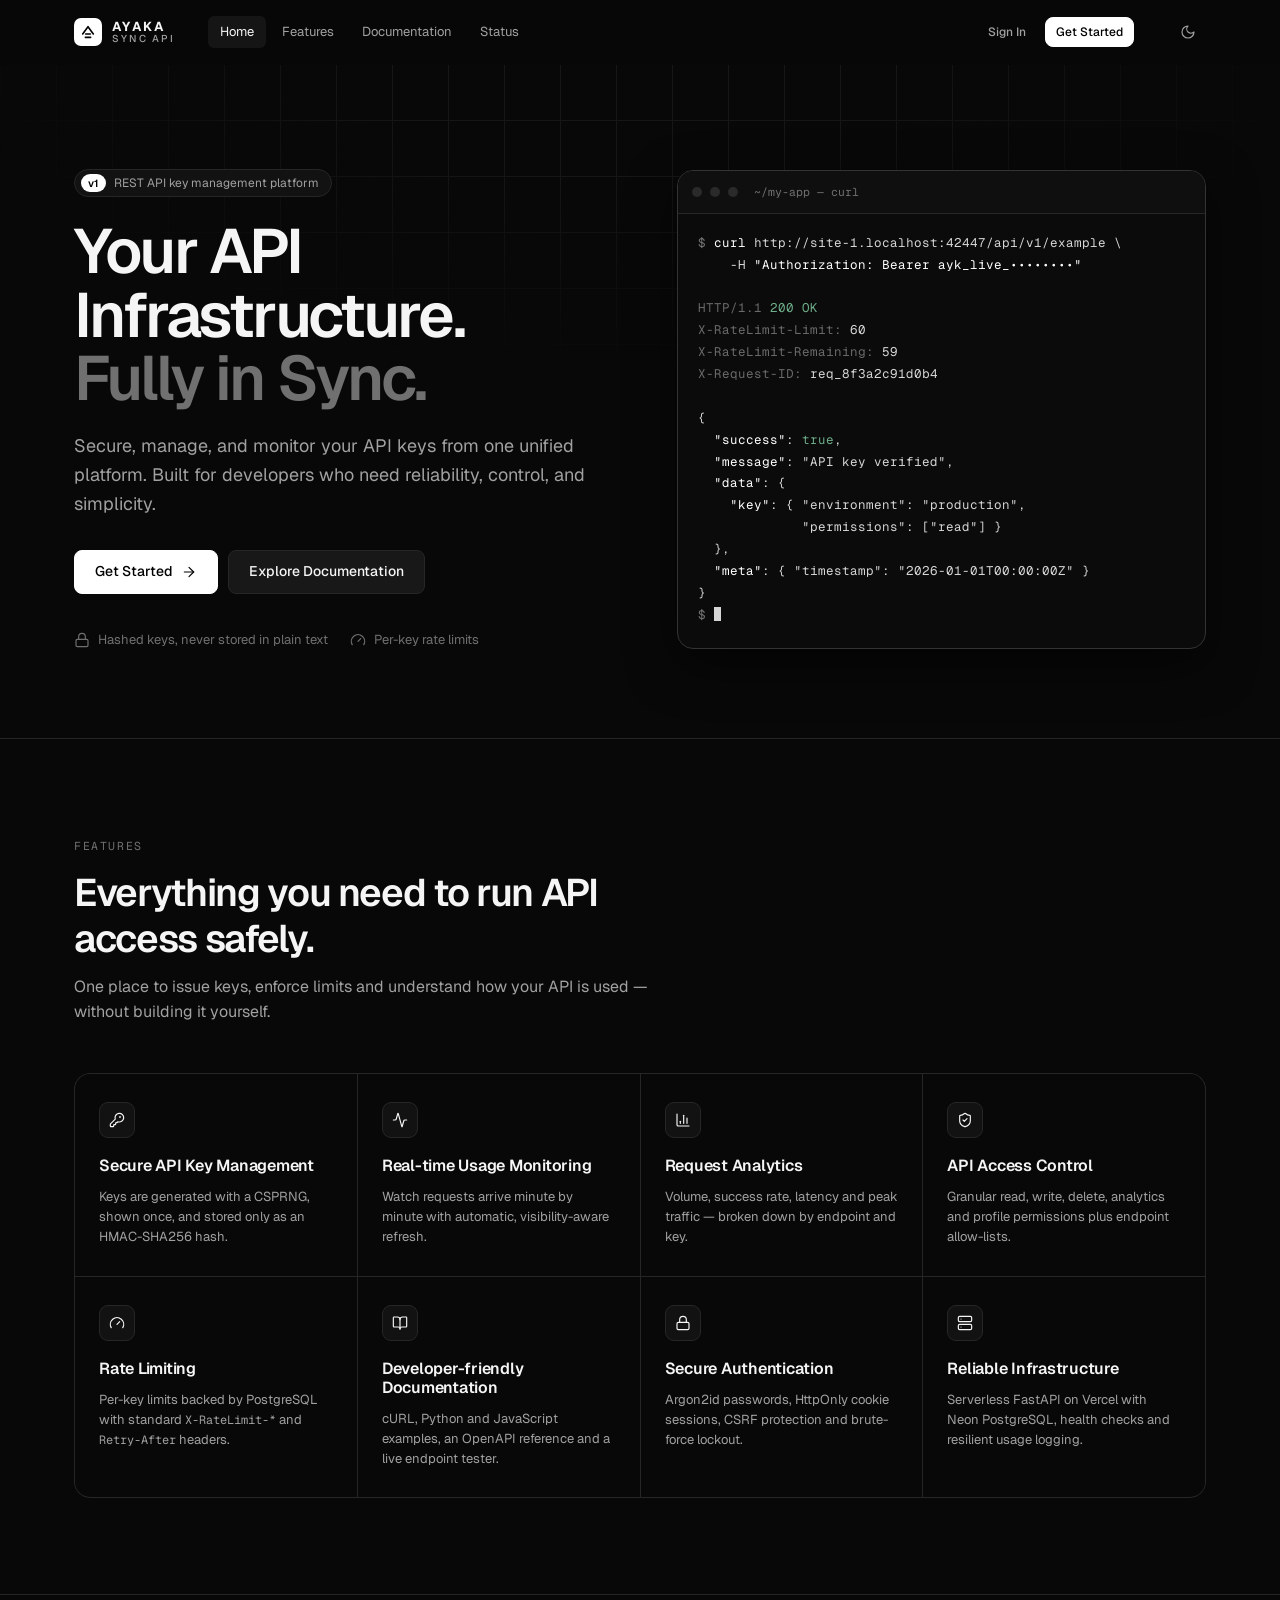
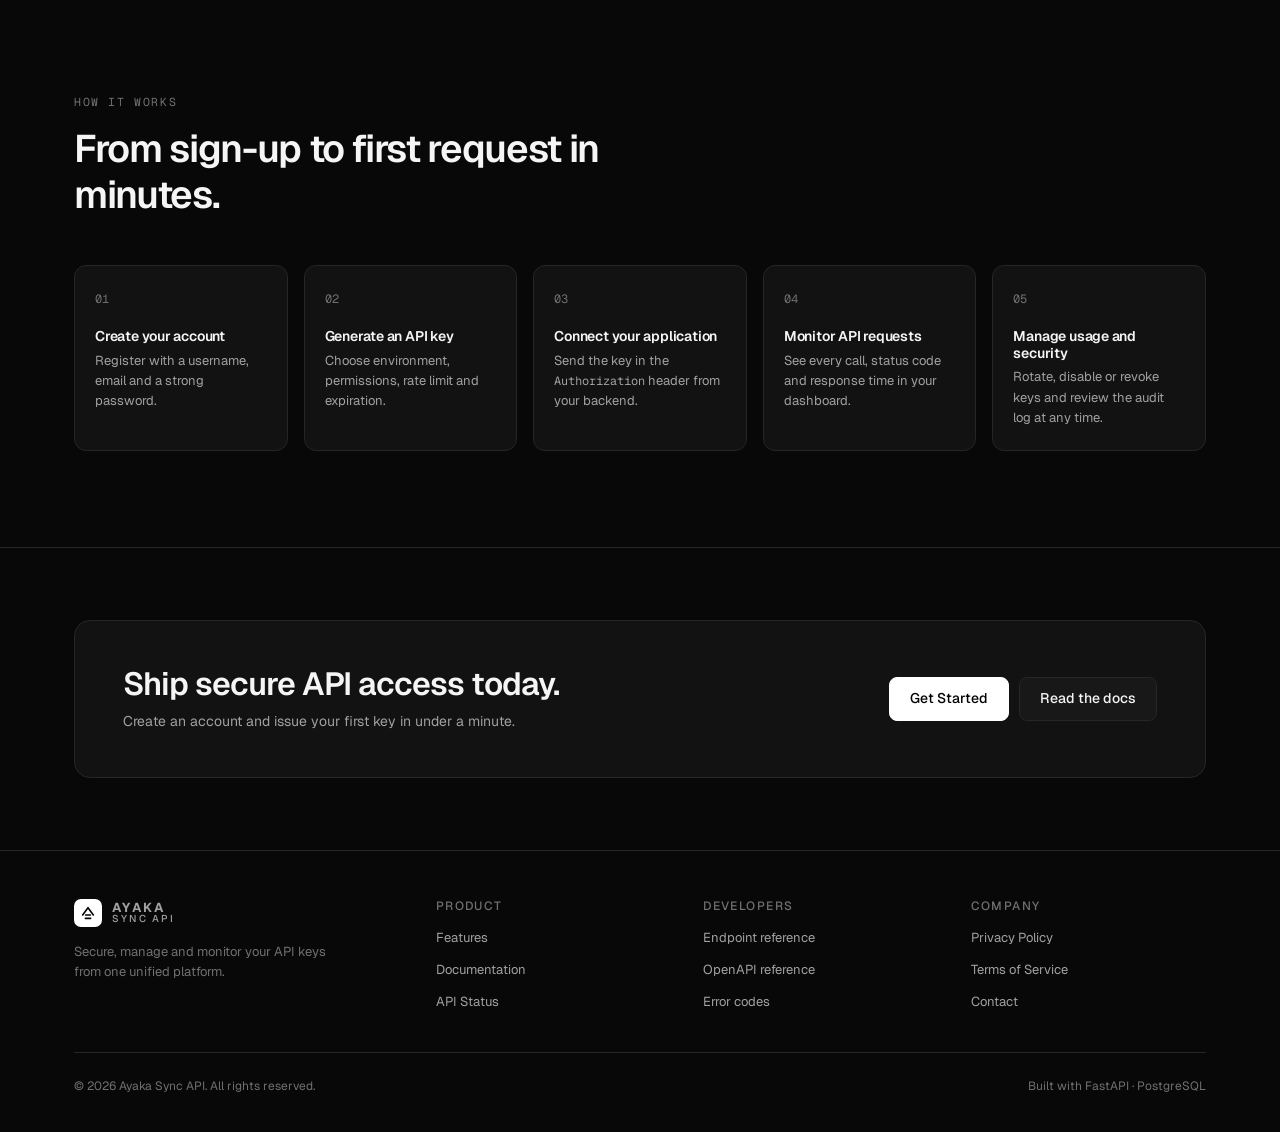
==== commit 6efacd72: "Update index.html" ====
--- a/public/index.html
+++ b/public/index.html
@@ -3,7 +3,8 @@
 <head>
   <meta charset="utf-8">
   <meta name="viewport" content="width=device-width, initial-scale=1, viewport-fit=cover">
-  <title>Ayaka Sync API — Your API Infrastructure. Fully in Sync.</title>
+<meta name="google-site-verification" content="R1vm6JND8PvoPYsZXc8T_G-JRaVMFucWoXyvUsw9oFg" />
+<title>Ayaka Sync API — Your API Infrastructure. Fully in Sync.</title>
   <meta name="description" content="Secure, manage, and monitor your API keys from one unified platform. Built for developers who need reliability, control, and simplicity.">
   <meta name="theme-color" content="#080808">
   <meta name="color-scheme" content="dark light">
